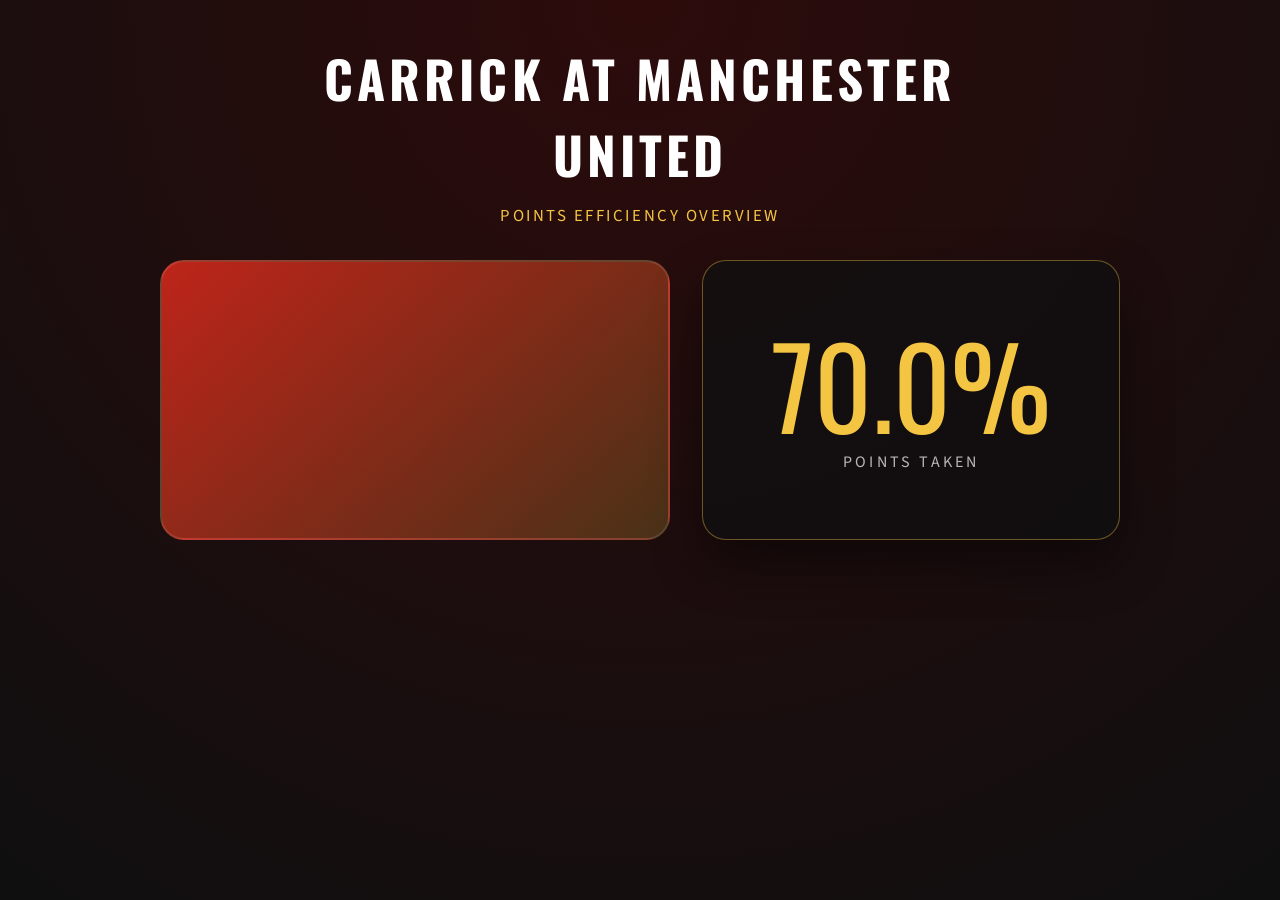
==== index.html @ c09a8799 "Remove placeholder image asset" ====
<!DOCTYPE html>
<html lang="en">
  <head>
    <meta charset="UTF-8" />
    <meta name="viewport" content="width=device-width, initial-scale=1.0" />
    <title>Carrick at Manchester United</title>
    <link rel="stylesheet" href="styles.css" />
    <script src="app.js" defer></script>
  </head>
  <body>
    <header class="site-header">
      <h1>Carrick at Manchester United</h1>
      <p class="subtitle">Points efficiency overview</p>
    </header>

    <main>
      <section class="image-container">
        <img
          src="assets/carrick-placeholder.jpg"
          alt="Placeholder image of Michael Carrick in Manchester United colors"
          onerror="this.style.display='none'"
        />
      </section>

      <section class="percentage-card" aria-live="polite">
        <span class="percentage-value" id="percentage">--%</span>
        <span class="percentage-label">Points taken</span>
      </section>
    </main>
  </body>
</html>
---- styles.css ----
@import url('https://fonts.googleapis.com/css2?family=Oswald:wght@400;600;700&family=Source+Sans+3:wght@400;600&display=swap');

:root {
  --manutd-red: #da291c;
  --accent-gold: #f4c542;
  --accent-white: #ffffff;
  --deep-black: #0f0f10;
}

* {
  box-sizing: border-box;
  margin: 0;
  padding: 0;
}

body {
  font-family: 'Source Sans 3', sans-serif;
  background: radial-gradient(circle at top, #2d0b0b, var(--deep-black));
  color: var(--accent-white);
  min-height: 100vh;
  display: flex;
  flex-direction: column;
  align-items: center;
  padding: 2.5rem 1.5rem 4rem;
  gap: 2rem;
}

.site-header {
  text-align: center;
  max-width: 720px;
}

.site-header h1 {
  font-family: 'Oswald', sans-serif;
  font-size: clamp(2.2rem, 4vw, 3.4rem);
  letter-spacing: 0.08em;
  text-transform: uppercase;
  color: var(--accent-white);
}

.subtitle {
  margin-top: 0.75rem;
  font-size: 1.05rem;
  color: var(--accent-gold);
  text-transform: uppercase;
  letter-spacing: 0.15em;
}

main {
  width: min(960px, 100%);
  display: grid;
  gap: 2rem;
}

.image-container {
  background: linear-gradient(135deg, rgba(218, 41, 28, 0.85), rgba(244, 197, 66, 0.2));
  border-radius: 24px;
  overflow: hidden;
  border: 2px solid rgba(255, 255, 255, 0.1);
  min-height: 280px;
  display: flex;
  align-items: center;
  justify-content: center;
}

.image-container img {
  width: 100%;
  height: 100%;
  object-fit: cover;
  display: block;
}

.percentage-card {
  background: rgba(15, 15, 16, 0.75);
  border: 1px solid rgba(244, 197, 66, 0.4);
  border-radius: 24px;
  padding: 2.5rem;
  text-align: center;
  box-shadow: 0 24px 50px rgba(0, 0, 0, 0.45);
}

.percentage-value {
  font-family: 'Oswald', sans-serif;
  font-size: clamp(4.5rem, 10vw, 7rem);
  color: var(--accent-gold);
  display: block;
  line-height: 1;
}

.percentage-label {
  margin-top: 0.75rem;
  display: block;
  font-size: 1rem;
  text-transform: uppercase;
  letter-spacing: 0.2em;
  color: rgba(255, 255, 255, 0.7);
}

@media (min-width: 800px) {
  main {
    grid-template-columns: 1.1fr 0.9fr;
    align-items: stretch;
  }

  .percentage-card {
    display: flex;
    flex-direction: column;
    justify-content: center;
  }
}
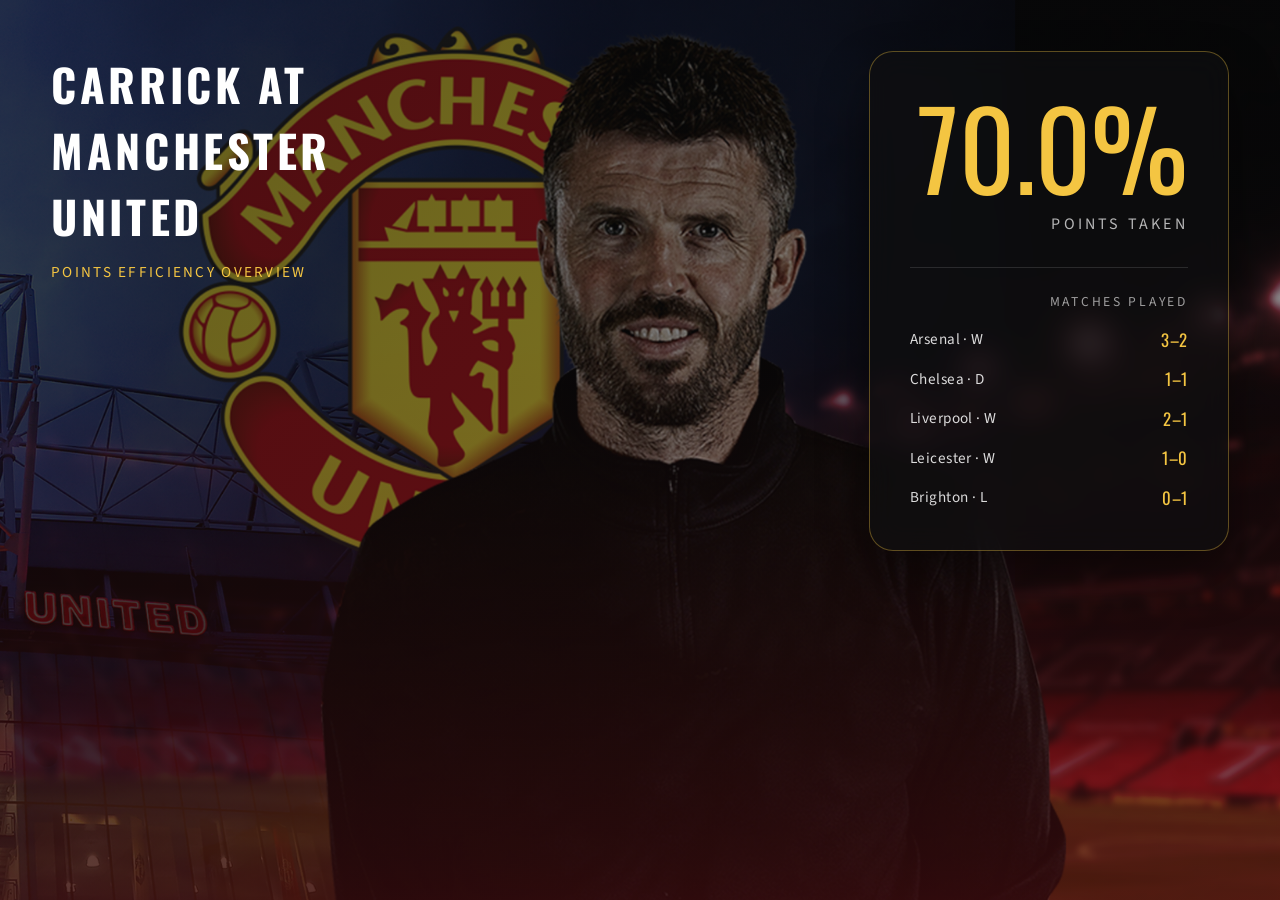
==== commit 97f8968b: "Update hero layout with stats overlay" ====
--- a/index.html
+++ b/index.html
@@ -8,23 +8,22 @@
     <script src="app.js" defer></script>
   </head>
   <body>
-    <header class="site-header">
-      <h1>Carrick at Manchester United</h1>
-      <p class="subtitle">Points efficiency overview</p>
-    </header>
+    <main class="hero">
+      <header class="site-header">
+        <h1>Carrick at Manchester United</h1>
+        <p class="subtitle">Points efficiency overview</p>
+      </header>
 
-    <main>
-      <section class="image-container">
-        <img
-          src="assets/carrick-placeholder.jpg"
-          alt="Placeholder image of Michael Carrick in Manchester United colors"
-          onerror="this.style.display='none'"
-        />
-      </section>
+      <section class="stats-panel" aria-live="polite">
+        <div class="stats-header">
+          <span class="percentage-value" id="percentage">--%</span>
+          <span class="percentage-label">Points taken</span>
+        </div>
 
-      <section class="percentage-card" aria-live="polite">
-        <span class="percentage-value" id="percentage">--%</span>
-        <span class="percentage-label">Points taken</span>
+        <div class="matches">
+          <div class="matches-title">Matches played</div>
+          <ul class="matches-list" id="matches"></ul>
+        </div>
       </section>
     </main>
   </body>
--- a/styles.css
+++ b/styles.css
@@ -15,73 +15,66 @@
 
 body {
   font-family: 'Source Sans 3', sans-serif;
-  background: radial-gradient(circle at top, #2d0b0b, var(--deep-black));
   color: var(--accent-white);
   min-height: 100vh;
+  background: var(--deep-black);
+}
+
+.hero {
+  min-height: 100vh;
+  background-image: linear-gradient(135deg, rgba(10, 10, 11, 0.65), rgba(15, 15, 16, 0.4)),
+    url('Carrick.png');
+  background-size: cover;
+  background-position: center 15%;
+  background-repeat: no-repeat;
   display: flex;
-  flex-direction: column;
-  align-items: center;
-  padding: 2.5rem 1.5rem 4rem;
-  gap: 2rem;
+  align-items: flex-start;
+  justify-content: space-between;
+  padding: clamp(2rem, 4vw, 4rem);
+  position: relative;
 }
 
 .site-header {
-  text-align: center;
-  max-width: 720px;
+  max-width: 360px;
+  text-align: left;
+  text-transform: uppercase;
 }
 
 .site-header h1 {
   font-family: 'Oswald', sans-serif;
-  font-size: clamp(2.2rem, 4vw, 3.4rem);
+  font-size: clamp(2rem, 3.5vw, 3.2rem);
   letter-spacing: 0.08em;
-  text-transform: uppercase;
   color: var(--accent-white);
 }
 
 .subtitle {
   margin-top: 0.75rem;
-  font-size: 1.05rem;
+  font-size: 0.95rem;
   color: var(--accent-gold);
-  text-transform: uppercase;
   letter-spacing: 0.15em;
 }
 
-main {
-  width: min(960px, 100%);
-  display: grid;
+.stats-panel {
+  background: rgba(15, 15, 16, 0.7);
+  border: 1px solid rgba(244, 197, 66, 0.35);
+  border-radius: 24px;
+  padding: 2.5rem;
+  width: min(360px, 45vw);
+  box-shadow: 0 24px 50px rgba(0, 0, 0, 0.45);
+  backdrop-filter: blur(14px);
+  display: flex;
+  flex-direction: column;
   gap: 2rem;
+  margin-left: auto;
 }
 
-.image-container {
-  background: linear-gradient(135deg, rgba(218, 41, 28, 0.85), rgba(244, 197, 66, 0.2));
-  border-radius: 24px;
-  overflow: hidden;
-  border: 2px solid rgba(255, 255, 255, 0.1);
-  min-height: 280px;
-  display: flex;
-  align-items: center;
-  justify-content: center;
-}
-
-.image-container img {
-  width: 100%;
-  height: 100%;
-  object-fit: cover;
-  display: block;
-}
-
-.percentage-card {
-  background: rgba(15, 15, 16, 0.75);
-  border: 1px solid rgba(244, 197, 66, 0.4);
-  border-radius: 24px;
-  padding: 2.5rem;
-  text-align: center;
-  box-shadow: 0 24px 50px rgba(0, 0, 0, 0.45);
+.stats-header {
+  text-align: right;
 }
 
 .percentage-value {
   font-family: 'Oswald', sans-serif;
-  font-size: clamp(4.5rem, 10vw, 7rem);
+  font-size: clamp(4.2rem, 9vw, 6.8rem);
   color: var(--accent-gold);
   display: block;
   line-height: 1;
@@ -96,15 +89,62 @@
   color: rgba(255, 255, 255, 0.7);
 }
 
-@media (min-width: 800px) {
-  main {
-    grid-template-columns: 1.1fr 0.9fr;
-    align-items: stretch;
+.matches {
+  border-top: 1px solid rgba(255, 255, 255, 0.12);
+  padding-top: 1.5rem;
+}
+
+.matches-title {
+  font-size: 0.85rem;
+  text-transform: uppercase;
+  letter-spacing: 0.2em;
+  color: rgba(255, 255, 255, 0.6);
+  margin-bottom: 1rem;
+  text-align: right;
+}
+
+.matches-list {
+  list-style: none;
+  display: grid;
+  gap: 0.9rem;
+}
+
+.matches-item {
+  display: grid;
+  grid-template-columns: 1fr auto;
+  align-items: center;
+  font-size: 0.95rem;
+  letter-spacing: 0.03em;
+  color: rgba(255, 255, 255, 0.85);
+}
+
+.matches-item span {
+  display: block;
+}
+
+.matches-score {
+  font-family: 'Oswald', sans-serif;
+  font-size: 1.05rem;
+  color: var(--accent-gold);
+  margin-left: 1rem;
+}
+
+@media (max-width: 820px) {
+  .hero {
+    flex-direction: column;
+    gap: 2.5rem;
   }
 
-  .percentage-card {
-    display: flex;
-    flex-direction: column;
-    justify-content: center;
+  .site-header {
+    max-width: none;
+  }
+
+  .stats-panel {
+    width: 100%;
+  }
+
+  .stats-header,
+  .matches-title {
+    text-align: left;
   }
 }
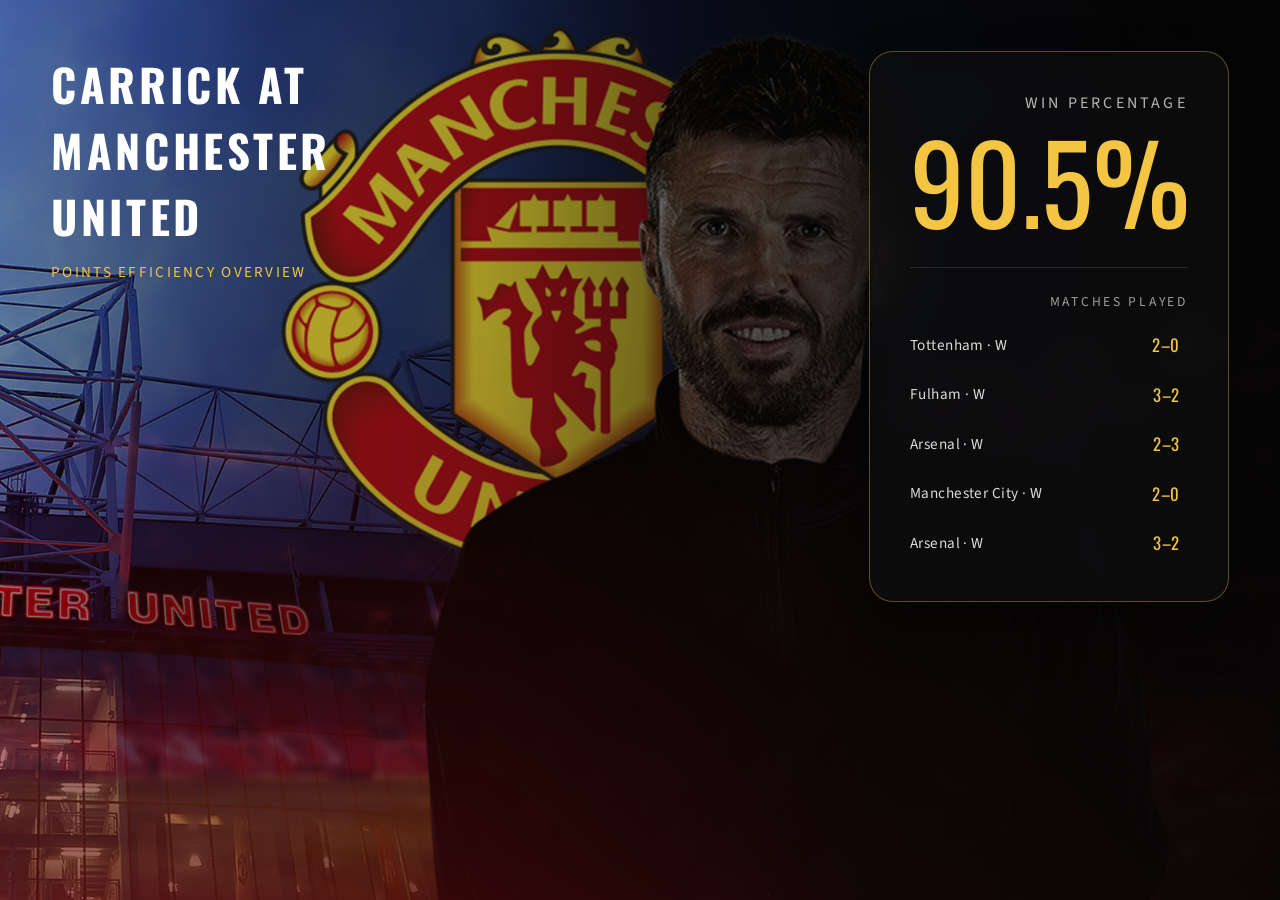
==== commit 0b3733dc: "Update win percentage label" ====
--- a/index.html
+++ b/index.html
@@ -16,8 +16,8 @@
 
       <section class="stats-panel" aria-live="polite">
         <div class="stats-header">
+          <span class="percentage-label">Win percentage</span>
           <span class="percentage-value" id="percentage">--%</span>
-          <span class="percentage-label">Points taken</span>
         </div>
 
         <div class="matches">
--- a/styles.css
+++ b/styles.css
@@ -22,10 +22,17 @@
 
 .hero {
   min-height: 100vh;
-  background-image: linear-gradient(135deg, rgba(10, 10, 11, 0.65), rgba(15, 15, 16, 0.4)),
+  background-color: #050505;
+  background-image: linear-gradient(
+      90deg,
+      rgba(5, 5, 5, 0.2) 0%,
+      rgba(5, 5, 5, 0.35) 38%,
+      rgba(5, 5, 5, 0.82) 68%,
+      rgba(5, 5, 5, 0.95) 100%
+    ),
     url('Carrick.png');
   background-size: cover;
-  background-position: center 15%;
+  background-position: left 18% center;
   background-repeat: no-repeat;
   display: flex;
   align-items: flex-start;
@@ -81,7 +88,7 @@
 }
 
 .percentage-label {
-  margin-top: 0.75rem;
+  margin-bottom: 0.75rem;
   display: block;
   font-size: 1rem;
   text-transform: uppercase;
@@ -106,13 +113,19 @@
 .matches-list {
   list-style: none;
   display: grid;
-  gap: 0.9rem;
+  --match-row-height: 2.2rem;
+  --match-gap: 0.9rem;
+  gap: var(--match-gap);
+  max-height: calc((5 * var(--match-row-height)) + (4 * var(--match-gap)));
+  overflow-y: auto;
+  padding-right: 0.5rem;
 }
 
 .matches-item {
   display: grid;
   grid-template-columns: 1fr auto;
   align-items: center;
+  min-height: var(--match-row-height);
   font-size: 0.95rem;
   letter-spacing: 0.03em;
   color: rgba(255, 255, 255, 0.85);
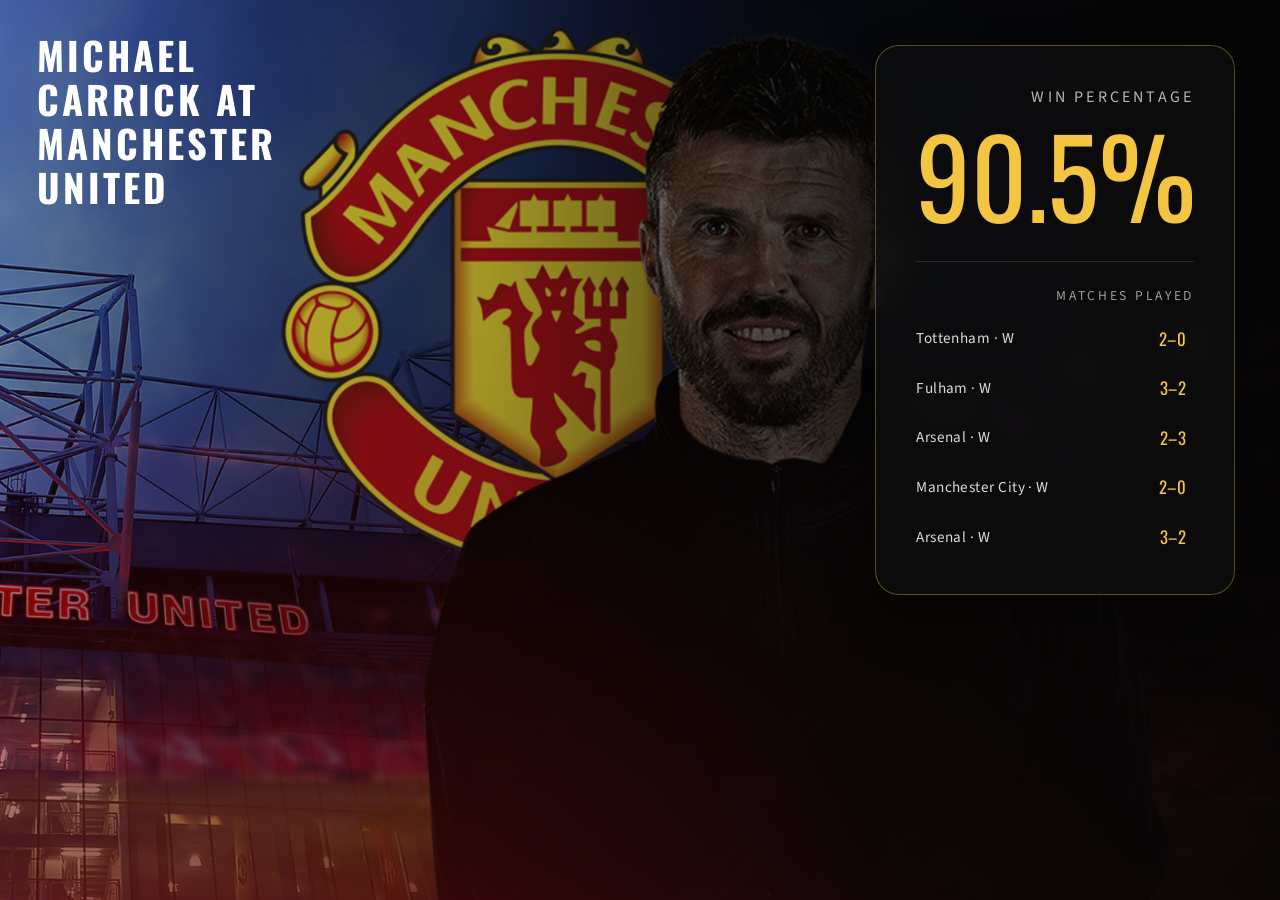
==== commit 25c621a2: "Update hero header layout" ====
--- a/index.html
+++ b/index.html
@@ -3,15 +3,14 @@
   <head>
     <meta charset="UTF-8" />
     <meta name="viewport" content="width=device-width, initial-scale=1.0" />
-    <title>Carrick at Manchester United</title>
+    <title>Michael Carrick at Manchester United</title>
     <link rel="stylesheet" href="styles.css" />
     <script src="app.js" defer></script>
   </head>
   <body>
     <main class="hero">
       <header class="site-header">
-        <h1>Carrick at Manchester United</h1>
-        <p class="subtitle">Points efficiency overview</p>
+        <h1>Michael Carrick at Manchester United</h1>
       </header>
 
       <section class="stats-panel" aria-live="polite">
--- a/styles.css
+++ b/styles.css
@@ -37,28 +37,24 @@
   display: flex;
   align-items: flex-start;
   justify-content: space-between;
-  padding: clamp(2rem, 4vw, 4rem);
+  padding: clamp(1.5rem, 3.5vw, 3.5rem);
   position: relative;
 }
 
 .site-header {
-  max-width: 360px;
+  max-width: 320px;
   text-align: left;
   text-transform: uppercase;
+  margin-top: -0.75rem;
+  margin-left: -0.5rem;
 }
 
 .site-header h1 {
   font-family: 'Oswald', sans-serif;
-  font-size: clamp(2rem, 3.5vw, 3.2rem);
+  font-size: clamp(1.8rem, 3vw, 2.7rem);
   letter-spacing: 0.08em;
   color: var(--accent-white);
-}
-
-.subtitle {
-  margin-top: 0.75rem;
-  font-size: 0.95rem;
-  color: var(--accent-gold);
-  letter-spacing: 0.15em;
+  line-height: 1.15;
 }
 
 .stats-panel {
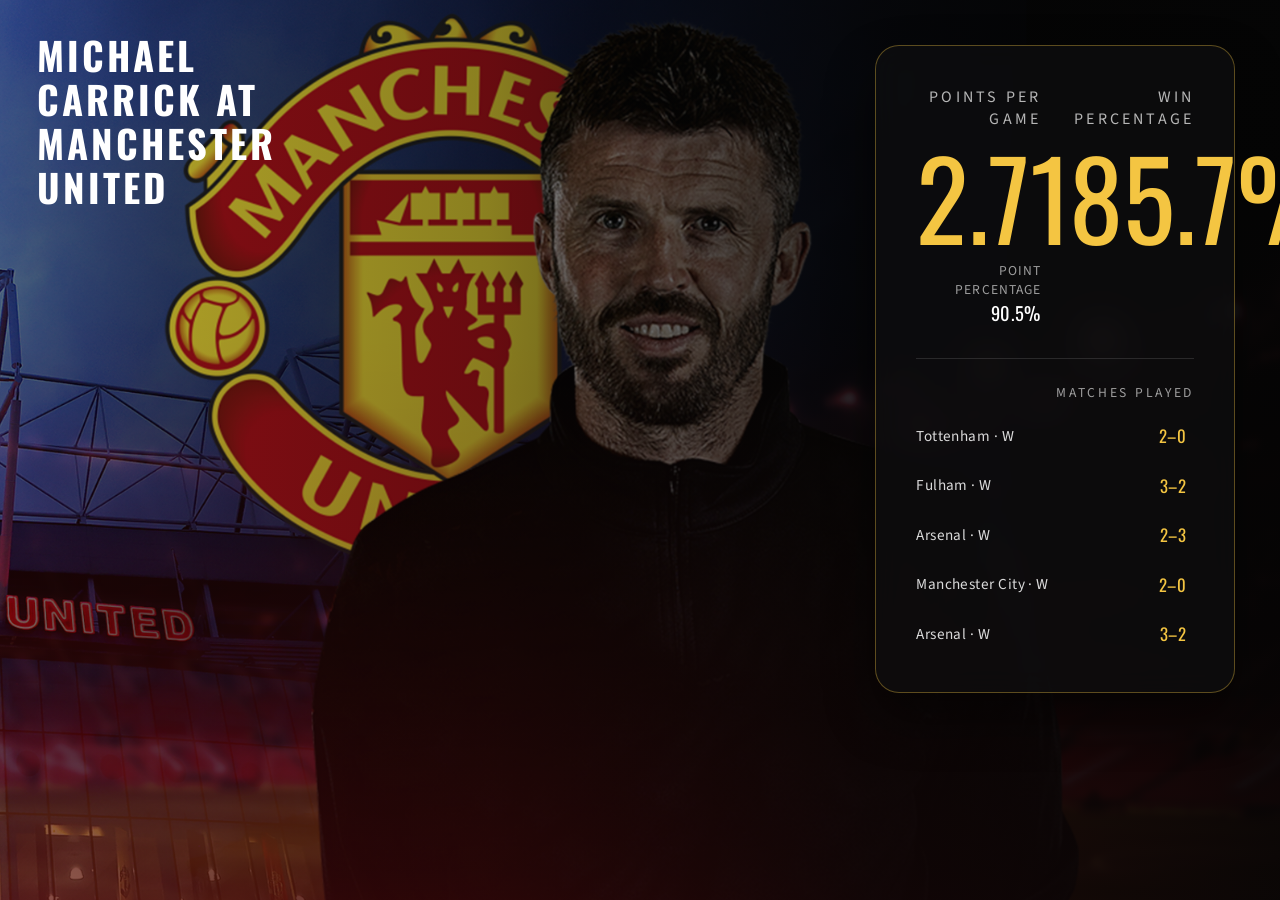
==== commit cc650977: "Update stats header layout and calculations" ====
--- a/index.html
+++ b/index.html
@@ -15,8 +15,18 @@
 
       <section class="stats-panel" aria-live="polite">
         <div class="stats-header">
-          <span class="percentage-label">Win percentage</span>
-          <span class="percentage-value" id="percentage">--%</span>
+          <div class="stat-block">
+            <span class="stat-label">Points per game</span>
+            <span class="stat-value" id="points-per-game">--</span>
+            <span class="stat-subtext">
+              Point percentage
+              <span class="stat-subvalue" id="point-percentage">--%</span>
+            </span>
+          </div>
+          <div class="stat-block">
+            <span class="stat-label">Win percentage</span>
+            <span class="stat-value" id="win-percentage">--%</span>
+          </div>
         </div>
 
         <div class="matches">
--- a/styles.css
+++ b/styles.css
@@ -23,22 +23,44 @@
 .hero {
   min-height: 100vh;
   background-color: #050505;
-  background-image: linear-gradient(
-      90deg,
-      rgba(5, 5, 5, 0.2) 0%,
-      rgba(5, 5, 5, 0.35) 38%,
-      rgba(5, 5, 5, 0.82) 68%,
-      rgba(5, 5, 5, 0.95) 100%
-    ),
-    url('Carrick.png');
-  background-size: cover;
-  background-position: left 18% center;
-  background-repeat: no-repeat;
   display: flex;
   align-items: flex-start;
   justify-content: space-between;
   padding: clamp(1.5rem, 3.5vw, 3.5rem);
   position: relative;
+  overflow: hidden;
+  isolation: isolate;
+}
+
+.hero::before {
+  content: '';
+  position: absolute;
+  inset: 0;
+  background-image: url('Carrick.png');
+  background-size: cover;
+  background-position: center 18%;
+  background-repeat: no-repeat;
+  transform: scale(1.03);
+  z-index: 0;
+}
+
+.hero::after {
+  content: '';
+  position: absolute;
+  inset: 0;
+  background: linear-gradient(
+    90deg,
+    rgba(5, 5, 5, 0.25) 0%,
+    rgba(5, 5, 5, 0.45) 38%,
+    rgba(5, 5, 5, 0.82) 68%,
+    rgba(5, 5, 5, 0.95) 100%
+  );
+  z-index: 0;
+}
+
+.hero > * {
+  position: relative;
+  z-index: 1;
 }
 
 .site-header {
@@ -72,10 +94,13 @@
 }
 
 .stats-header {
+  display: grid;
+  grid-template-columns: repeat(2, minmax(0, 1fr));
+  gap: 1.75rem;
   text-align: right;
 }
 
-.percentage-value {
+.stat-value {
   font-family: 'Oswald', sans-serif;
   font-size: clamp(4.2rem, 9vw, 6.8rem);
   color: var(--accent-gold);
@@ -83,13 +108,30 @@
   line-height: 1;
 }
 
-.percentage-label {
+.stat-label {
   margin-bottom: 0.75rem;
   display: block;
   font-size: 1rem;
   text-transform: uppercase;
   letter-spacing: 0.2em;
   color: rgba(255, 255, 255, 0.7);
+}
+
+.stat-subtext {
+  margin-top: 0.65rem;
+  display: block;
+  font-size: 0.85rem;
+  letter-spacing: 0.08em;
+  text-transform: uppercase;
+  color: rgba(255, 255, 255, 0.6);
+}
+
+.stat-subvalue {
+  display: block;
+  font-family: 'Oswald', sans-serif;
+  font-size: 1.15rem;
+  color: var(--accent-white);
+  letter-spacing: 0.04em;
 }
 
 .matches {
@@ -142,6 +184,7 @@
   .hero {
     flex-direction: column;
     gap: 2.5rem;
+    align-items: stretch;
   }
 
   .site-header {
@@ -156,4 +199,48 @@
   .matches-title {
     text-align: left;
   }
-}
+
+  .stats-header {
+    grid-template-columns: 1fr;
+  }
+}
+
+@media (max-width: 640px) {
+  .hero::before {
+    background-position: center 12%;
+  }
+
+  .stats-panel {
+    padding: 2rem 1.75rem;
+  }
+
+  .site-header h1 {
+    font-size: clamp(1.6rem, 6vw, 2.2rem);
+  }
+}
+
+@media (max-height: 520px) and (orientation: landscape) {
+  .hero {
+    align-items: flex-start;
+    padding-top: 1.5rem;
+    padding-bottom: 1.5rem;
+  }
+
+  .hero::before {
+    background-position: 60% 20%;
+  }
+
+  .site-header {
+    max-width: 240px;
+  }
+
+  .stats-panel {
+    width: min(340px, 52vw);
+    padding: 1.75rem;
+    gap: 1.25rem;
+  }
+
+  .stat-value {
+    font-size: clamp(3.2rem, 7vw, 5rem);
+  }
+}
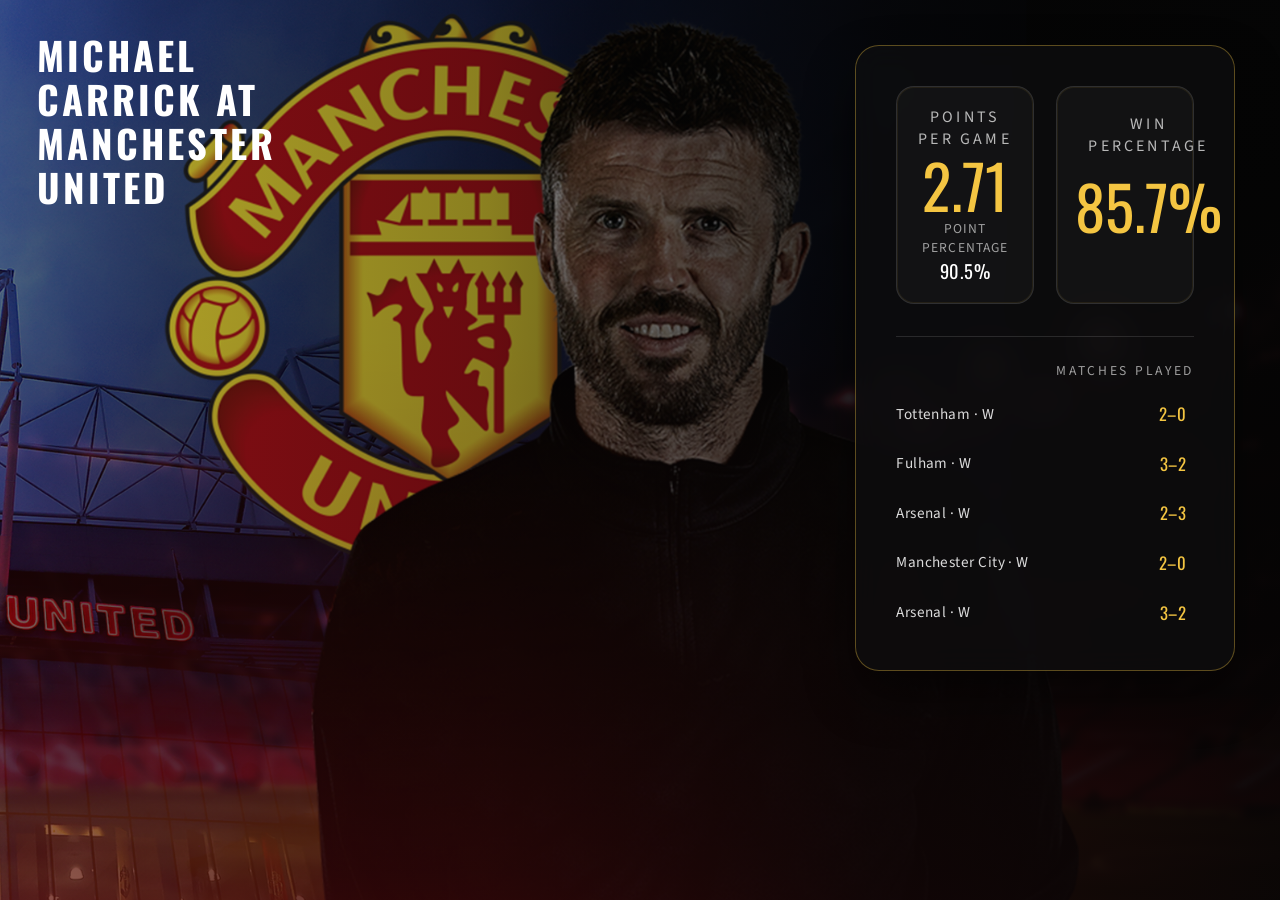
==== commit fe7de014: "Align stat block layout" ====
--- a/index.html
+++ b/index.html
@@ -26,6 +26,7 @@
           <div class="stat-block">
             <span class="stat-label">Win percentage</span>
             <span class="stat-value" id="win-percentage">--%</span>
+            <span class="stat-subtext" aria-hidden="true"></span>
           </div>
         </div>
 
--- a/styles.css
+++ b/styles.css
@@ -84,7 +84,7 @@
   border: 1px solid rgba(244, 197, 66, 0.35);
   border-radius: 24px;
   padding: 2.5rem;
-  width: min(360px, 45vw);
+  width: min(380px, 48vw);
   box-shadow: 0 24px 50px rgba(0, 0, 0, 0.45);
   backdrop-filter: blur(14px);
   display: flex;
@@ -96,34 +96,52 @@
 .stats-header {
   display: grid;
   grid-template-columns: repeat(2, minmax(0, 1fr));
-  gap: 1.75rem;
-  text-align: right;
+  gap: 1.4rem;
+  text-align: center;
+}
+
+.stat-block {
+  min-width: 0;
+  padding: 1.2rem 1.1rem;
+  border-radius: 18px;
+  border: 1px solid rgba(255, 255, 255, 0.12);
+  background: rgba(255, 255, 255, 0.03);
+  box-shadow: inset 0 0 0 1px rgba(244, 197, 66, 0.08);
+  display: grid;
+  grid-template-rows: minmax(1.2rem, auto) minmax(2.6rem, auto) minmax(1.4rem, auto);
+  align-items: center;
+  justify-items: center;
+  row-gap: 0.35rem;
 }
 
 .stat-value {
   font-family: 'Oswald', sans-serif;
-  font-size: clamp(4.2rem, 9vw, 6.8rem);
+  font-size: clamp(2.3rem, 4.8vw, 3.8rem);
   color: var(--accent-gold);
   display: block;
-  line-height: 1;
+  line-height: 0.95;
+  white-space: nowrap;
+  text-align: center;
 }
 
 .stat-label {
-  margin-bottom: 0.75rem;
+  margin: 0;
   display: block;
   font-size: 1rem;
   text-transform: uppercase;
   letter-spacing: 0.2em;
   color: rgba(255, 255, 255, 0.7);
+  min-height: 1.2rem;
 }
 
 .stat-subtext {
-  margin-top: 0.65rem;
+  margin-top: 0;
   display: block;
   font-size: 0.85rem;
   letter-spacing: 0.08em;
   text-transform: uppercase;
   color: rgba(255, 255, 255, 0.6);
+  min-height: 1.4rem;
 }
 
 .stat-subvalue {
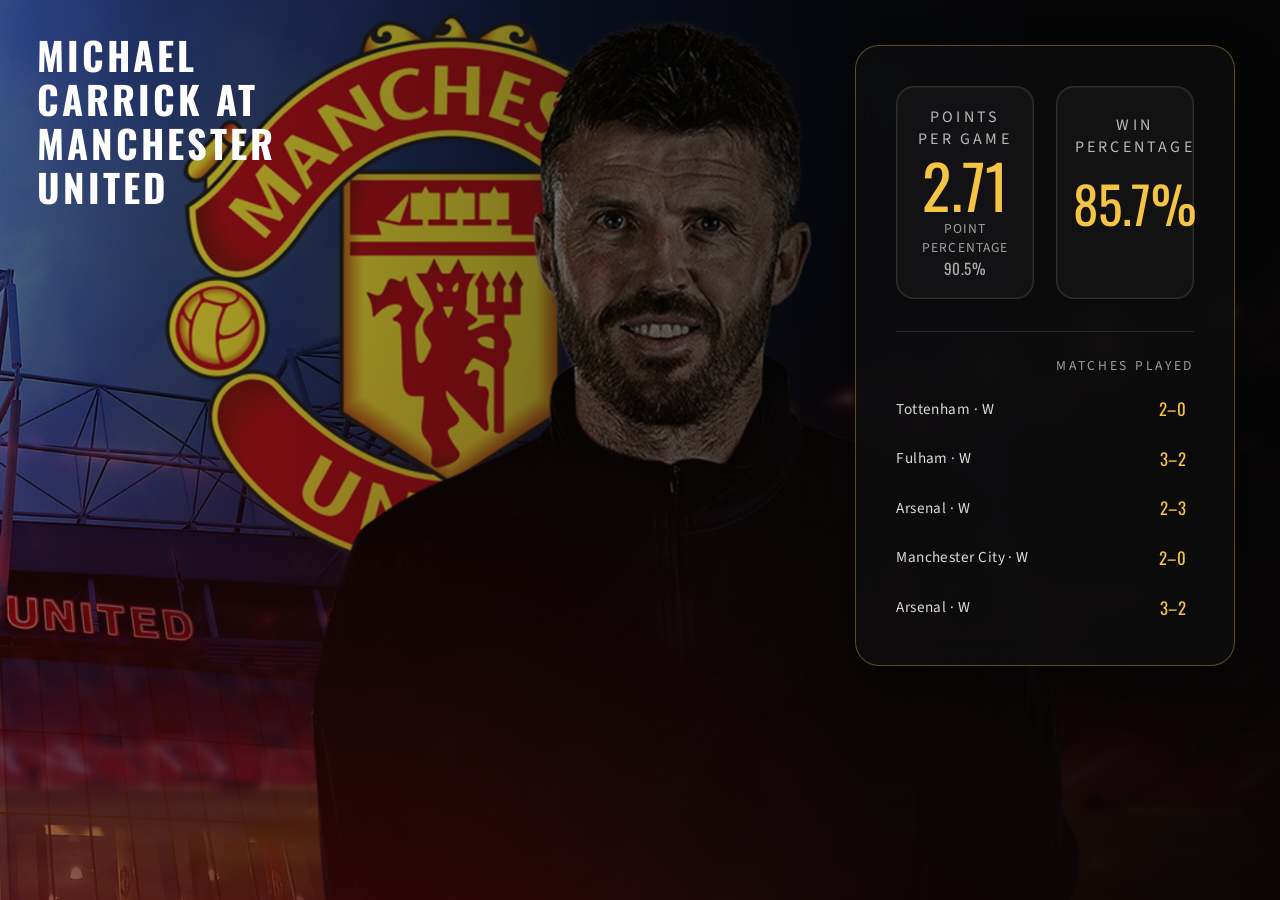
==== commit 0e49d15b: "Adjust win percentage alignment" ====
--- a/index.html
+++ b/index.html
@@ -23,7 +23,7 @@
               <span class="stat-subvalue" id="point-percentage">--%</span>
             </span>
           </div>
-          <div class="stat-block">
+          <div class="stat-block stat-block--win">
             <span class="stat-label">Win percentage</span>
             <span class="stat-value" id="win-percentage">--%</span>
             <span class="stat-subtext" aria-hidden="true"></span>
--- a/styles.css
+++ b/styles.css
@@ -124,6 +124,17 @@
   text-align: center;
 }
 
+.stat-block--win .stat-label,
+.stat-block--win .stat-value {
+  transform: translateX(-2px);
+}
+
+#win-percentage {
+  font-size: clamp(2rem, 4.2vw, 3.2rem);
+  line-height: 0.95;
+  letter-spacing: -0.01em;
+}
+
 .stat-label {
   margin: 0;
   display: block;
@@ -150,6 +161,15 @@
   font-size: 1.15rem;
   color: var(--accent-white);
   letter-spacing: 0.04em;
+}
+
+#point-percentage {
+  font-size: 0.95rem;
+  opacity: 0.65;
+}
+
+#win-percentage {
+  color: var(--accent-gold);
 }
 
 .matches {
